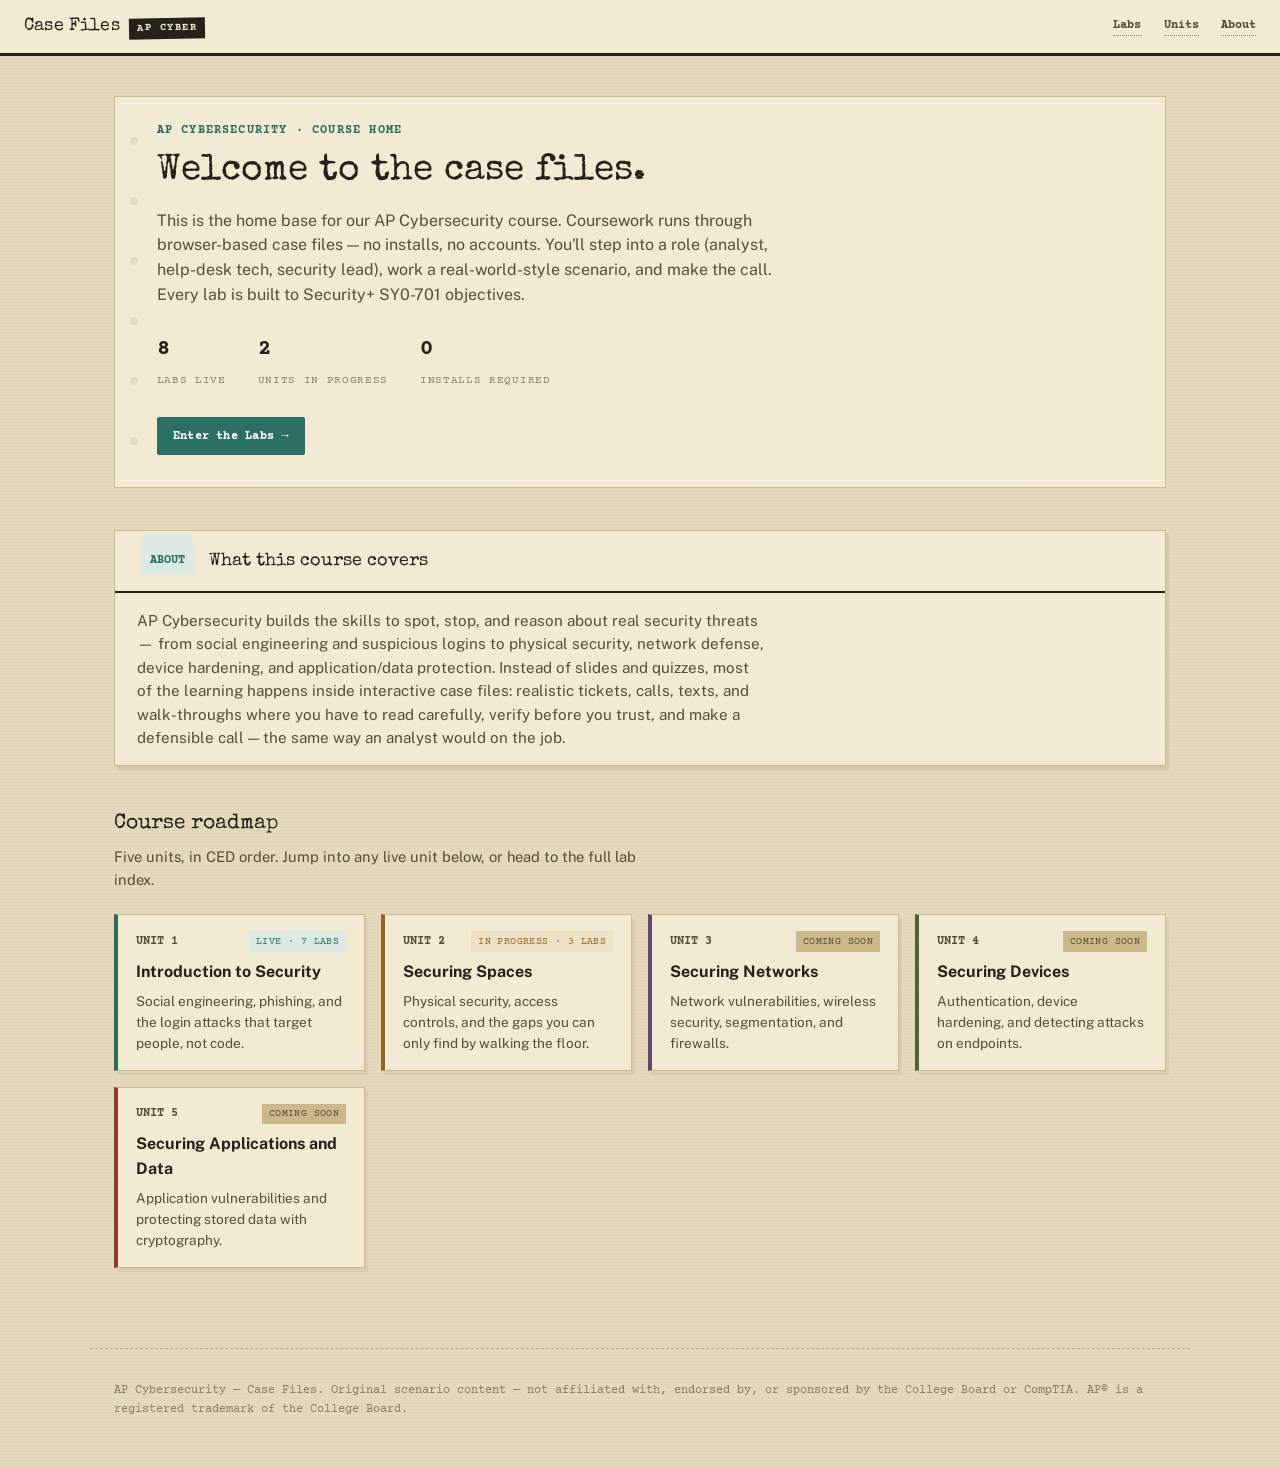
==== index.html @ e0f42649 "Add AP Cybersecurity course home page" ====
<!DOCTYPE html>
<html lang="en">
<head>
<meta charset="UTF-8">
<meta name="viewport" content="width=device-width, initial-scale=1">
<title>AP Cybersecurity — Case Files</title>
<link rel="stylesheet" href="styles.css">
</head>
<body>

<div class="topbar">
  <a class="brand" href="index.html">Case Files <span class="tag">AP CYBER</span></a>
  <nav class="topnav">
    <a href="/cyber-labs/">Labs</a>
    <a href="#roadmap">Units</a>
    <a href="#about">About</a>
  </nav>
</div>

<main class="shell">

  <div class="hero">
    <p class="eyebrow">AP Cybersecurity · Course Home</p>
    <h1 class="title">Welcome to the case files.</h1>
    <p class="lede">
      This is the home base for our AP Cybersecurity course. Coursework runs through browser-based
      case files — no installs, no accounts. You'll step into a role (analyst, help-desk tech,
      security lead), work a real-world-style scenario, and make the call. Every lab is built to
      Security+ SY0-701 objectives.
    </p>
    <div class="stat-row">
      <div class="stat"><span class="n">8</span><span class="l">Labs live</span></div>
      <div class="stat"><span class="n">2</span><span class="l">Units in progress</span></div>
      <div class="stat"><span class="n">0</span><span class="l">Installs required</span></div>
    </div>
    <div class="cta-row">
      <a class="btn primary" href="/cyber-labs/">Enter the Labs →</a>
    </div>
  </div>

  <section id="about" class="unit cyan">
    <div class="unit-head">
      <span class="unit-tab u-cyan">ABOUT</span>
      <h2>What this course covers</h2>
    </div>
    <div class="topic">
      <p class="about-text">
        AP Cybersecurity builds the skills to spot, stop, and reason about real security threats —
        from social engineering and suspicious logins to physical security, network defense, device
        hardening, and application/data protection. Instead of slides and quizzes, most of the
        learning happens inside interactive case files: realistic tickets, calls, texts, and
        walk-throughs where you have to read carefully, verify before you trust, and make a
        defensible call — the same way an analyst would on the job.
      </p>
    </div>
  </section>

  <section id="roadmap">
    <div class="section-head">
      <h2>Course roadmap</h2>
      <p>Five units, in CED order. Jump into any live unit below, or head to the full lab index.</p>
    </div>
    <div class="roadmap-grid">
      <a class="roadmap-card cyan" href="/cyber-labs/#unit-1">
        <div class="r-head"><span class="r-num">UNIT 1</span><span class="r-status status-live">Live · 7 labs</span></div>
        <h3>Introduction to Security</h3>
        <p>Social engineering, phishing, and the login attacks that target people, not code.</p>
      </a>
      <a class="roadmap-card amber" href="/cyber-labs/#unit-2">
        <div class="r-head"><span class="r-num">UNIT 2</span><span class="r-status status-progress">In progress · 3 labs</span></div>
        <h3>Securing Spaces</h3>
        <p>Physical security, access controls, and the gaps you can only find by walking the floor.</p>
      </a>
      <a class="roadmap-card violet" href="/cyber-labs/#unit-3">
        <div class="r-head"><span class="r-num">UNIT 3</span><span class="r-status status-soon">Coming soon</span></div>
        <h3>Securing Networks</h3>
        <p>Network vulnerabilities, wireless security, segmentation, and firewalls.</p>
      </a>
      <a class="roadmap-card green" href="/cyber-labs/#unit-4">
        <div class="r-head"><span class="r-num">UNIT 4</span><span class="r-status status-soon">Coming soon</span></div>
        <h3>Securing Devices</h3>
        <p>Authentication, device hardening, and detecting attacks on endpoints.</p>
      </a>
      <a class="roadmap-card red" href="/cyber-labs/#unit-5">
        <div class="r-head"><span class="r-num">UNIT 5</span><span class="r-status status-soon">Coming soon</span></div>
        <h3>Securing Applications and Data</h3>
        <p>Application vulnerabilities and protecting stored data with cryptography.</p>
      </a>
    </div>
  </section>

</main>

<footer class="site-foot">
  AP Cybersecurity — Case Files. Original scenario content — not affiliated with, endorsed by, or
  sponsored by the College Board or CompTIA. AP® is a registered trademark of the College Board.
</footer>

</body>
</html>
---- styles.css ----
/* ================================================================
   AP Cybersecurity — Field Case File design system
   A working investigator's dossier: kraft folders, index cards,
   typewritten stamps. Deliberately not a dark dev-console.
   ================================================================ */

@import url('https://fonts.googleapis.com/css2?family=Special+Elite&family=Courier+Prime:wght@400;700&family=Public+Sans:wght@400;500;600;700&display=swap');

:root {
  --paper-bg:   #E4D9BC;  /* kraft envelope — page background */
  --paper-card: #F2EAD3;  /* manila index card / folder front */
  --paper-dark: #CBB98C;  /* darker kraft — tabs, shadows, hairlines */
  --ink:        #26221A;  /* near-black warm ink — primary text */
  --ink-soft:   #574E38;  /* secondary ink */
  --ink-faint:  #8A7D5C;  /* tertiary / placeholder ink */
  --line:       #BBA97C;  /* rule lines on paper */

  --scanner-bg: #171712;  /* the one dark surface: forensic readout strip */
  --scanner-ink:#CFE3D2;
  --scanner-mono:#8FE0AE;

  --teal:       #2B6E63;  /* verified / correct / primary accent */
  --teal-wash:  #DCEAE3;
  --ochre:      #96631E;  /* unit 2 tag / caution */
  --ochre-wash: #EFE1C6;
  --plum:       #5B4A6E;  /* unit 3 tag */
  --plum-wash:  #E4DEEA;
  --moss:       #55642F;  /* unit 4 tag */
  --moss-wash:  #E4E8D6;
  --brick:      #8C3B2E;  /* unit 5 tag / incorrect */
  --brick-wash: #F1DCD6;

  --display: 'Special Elite', cursive;   /* typewriter — headlines & stamps only */
  --body: 'Public Sans', sans-serif;
  --mono: 'Courier Prime', monospace;    /* case numbers, data, timestamps */

  /* Legacy aliases: earlier labs reference these names directly in their
     own <style> blocks. Keeping them mapped to the new palette means those
     labs don't need individual edits every time the palette changes. */
  --cyan: var(--teal);
  --cyan-dim: var(--teal-wash);
  --amber: var(--ochre);
  --amber-dim: var(--ochre-wash);
  --violet: var(--plum);
  --violet-dim: var(--plum-wash);
  --green: var(--teal);      /* "correct" badges reuse the teal accent, not unit-4's moss */
  --green-dim: var(--teal-wash);
  --red: var(--brick);
  --red-dim: var(--brick-wash);

  /* More legacy aliases — text-color names from an earlier draft, still
     referenced directly inside individual lab pages' own <style> blocks. */
  --text-dim: var(--ink-soft);
  --text-on-paper: var(--ink);
  --text-on-paper-dim: var(--ink-soft);

  --radius: 3px;   /* paper doesn't round much */
  --radius-lg: 4px;
}

* { box-sizing: border-box; }
html { scroll-behavior: smooth; }

body {
  margin: 0;
  background:
    repeating-linear-gradient(0deg, rgba(0,0,0,0.015) 0px, rgba(0,0,0,0.015) 1px, transparent 1px, transparent 3px),
    var(--paper-bg);
  color: var(--ink);
  font-family: var(--body);
  line-height: 1.55;
  -webkit-font-smoothing: antialiased;
}

a { color: inherit; }
::selection { background: var(--teal); color: #fff; }

/* ---------- Top bar: looks like a folder spine label ---------- */
.topbar {
  display: flex;
  align-items: center;
  justify-content: space-between;
  gap: 1rem;
  padding: 0.75rem 1.5rem;
  border-bottom: 3px solid var(--ink);
  background: var(--paper-card);
  position: sticky;
  top: 0;
  z-index: 20;
}

.brand {
  display: flex;
  align-items: baseline;
  gap: 0.6rem;
  font-family: var(--display);
  font-weight: 400;
  font-size: 1.15rem;
  letter-spacing: 0.01em;
  text-decoration: none;
  color: var(--ink);
}

.brand .tag {
  font-family: var(--mono);
  font-size: 0.66rem;
  font-weight: 700;
  color: var(--paper-card);
  background: var(--ink);
  padding: 0.15rem 0.5rem;
  letter-spacing: 0.05em;
  transform: rotate(-1deg);
  display: inline-block;
}

.topnav {
  display: flex;
  gap: 1.4rem;
  font-family: var(--mono);
  font-size: 0.78rem;
  font-weight: 700;
  color: var(--ink-soft);
}
.topnav a { text-decoration: none; border-bottom: 1px dotted var(--ink-faint); }
.topnav a:hover { color: var(--teal); border-color: var(--teal); }

/* ---------- Layout shells ---------- */
.shell { max-width: 1100px; margin: 0 auto; padding: 2.5rem 1.5rem 5rem; }

.hero {
  padding: 1.6rem 1.8rem 2rem;
  margin-bottom: 2.6rem;
  background: var(--paper-card);
  border: 1px solid var(--paper-dark);
  position: relative;
}
.hero::before {
  content: "";
  position: absolute; left: 14px; top: 14px; bottom: 14px; width: 10px;
  background-image:
    radial-gradient(circle, var(--paper-bg) 4px, transparent 4.5px);
  background-size: 10px 60px;
  background-repeat: repeat-y;
  opacity: 0.9;
}
.hero { padding-left: 2.6rem; }

.eyebrow {
  font-family: var(--mono);
  font-size: 0.74rem;
  font-weight: 700;
  letter-spacing: 0.1em;
  text-transform: uppercase;
  color: var(--teal);
  margin: 0 0 0.6rem;
}

h1.title {
  font-family: var(--display);
  font-weight: 400;
  font-size: clamp(1.6rem, 3.2vw, 2.3rem);
  line-height: 1.2;
  margin: 0 0 0.9rem;
  color: var(--ink);
}

.lede {
  max-width: 64ch;
  color: var(--ink-soft);
  font-size: 1rem;
  margin: 0;
}

.stat-row { display: flex; gap: 2rem; margin-top: 1.5rem; flex-wrap: wrap; }
.stat { font-family: var(--mono); }
.stat .n { display: block; font-size: 1.4rem; font-weight: 700; color: var(--ink); }
.stat .l { font-size: 0.7rem; color: var(--ink-faint); text-transform: uppercase; letter-spacing: 0.06em; }

/* ---------- Unit blocks: manila folders with a die-cut tab ---------- */
.unit {
  margin-bottom: 2.6rem;
  position: relative;
  background: var(--paper-card);
  border: 1px solid var(--paper-dark);
  box-shadow: 3px 4px 0 rgba(38,34,26,0.08);
}

.unit-head {
  display: flex;
  align-items: center;
  gap: 0.9rem;
  padding: 1rem 1.3rem 1rem 1.6rem;
  border-bottom: 2px solid var(--ink);
  position: relative;
}

.unit-tab {
  font-family: var(--mono);
  font-weight: 700;
  font-size: 0.76rem;
  padding: 0.25rem 0.6rem;
  border-radius: 2px;
  white-space: nowrap;
  position: relative;
  top: -1px;
}
.unit-tab::before {
  content: "";
  position: absolute;
  left: 0; right: 0; top: -0.9rem;
  height: 0.9rem;
  background: inherit;
  clip-path: polygon(8% 0, 92% 0, 100% 100%, 0% 100%);
}

.unit-head h2 {
  font-family: var(--display);
  font-weight: 400;
  font-size: 1.15rem;
  margin: 0;
  color: var(--ink);
  flex: 1;
}

.unit-count { font-family: var(--mono); font-size: 0.72rem; color: var(--ink-faint); }

.topic { padding: 0.95rem 1.4rem; border-bottom: 1px dashed var(--line); }
.topic:last-child { border-bottom: none; }

.topic-head {
  display: flex;
  align-items: baseline;
  gap: 0.6rem;
  margin-bottom: 0.6rem;
  font-family: var(--mono);
  font-size: 0.8rem;
  color: var(--ink-soft);
}
.topic-head .num { color: var(--ink); font-weight: 700; }
.topic-head .name { color: var(--ink); }
.topic.empty .topic-head { opacity: 0.55; }
.soon { font-style: italic; color: var(--ink-faint); font-size: 0.82rem; padding-left: 0.2rem; }

.lab-list { list-style: none; margin: 0; padding: 0; display: grid; gap: 0.6rem; }

.lab-card {
  display: flex;
  align-items: center;
  gap: 0.9rem;
  padding: 0.8rem 1rem;
  border: 1px solid var(--paper-dark);
  border-left-width: 4px;
  text-decoration: none;
  background: var(--paper-bg);
  transition: transform 0.12s ease;
  position: relative;
}
.lab-card:hover { transform: translateX(3px) rotate(-0.15deg); }

.lab-card .lab-name { font-weight: 600; color: var(--ink); font-size: 0.95rem; flex: 1; font-family: var(--body); }
.lab-card .lab-obj { font-family: var(--mono); font-size: 0.68rem; color: var(--ink-soft); white-space: nowrap; }
.lab-card .arrow { color: var(--ink-faint); font-family: var(--mono); }

.u-teal  { color: var(--teal);  background: var(--teal-wash); }
.u-ochre { color: var(--ochre); background: var(--ochre-wash); }
.u-plum  { color: var(--plum);  background: var(--plum-wash); }
.u-moss  { color: var(--moss);  background: var(--moss-wash); }
.u-brick { color: var(--brick); background: var(--brick-wash); }
.u-cyan   { color: var(--teal);  background: var(--teal-wash); }
.u-amber  { color: var(--ochre); background: var(--ochre-wash); }
.u-violet { color: var(--plum);  background: var(--plum-wash); }
.u-green  { color: var(--moss);  background: var(--moss-wash); }
.u-red    { color: var(--brick); background: var(--brick-wash); }

.unit.cyan   .lab-card, .unit.teal  .lab-card { border-left-color: var(--teal); }
.unit.amber  .lab-card, .unit.ochre .lab-card { border-left-color: var(--ochre); }
.unit.violet .lab-card, .unit.plum  .lab-card { border-left-color: var(--plum); }
.unit.green  .lab-card, .unit.moss  .lab-card { border-left-color: var(--moss); }
.unit.red    .lab-card, .unit.brick .lab-card { border-left-color: var(--brick); }

footer.site-foot {
  max-width: 1100px;
  margin: 0 auto;
  padding: 2rem 1.5rem 3rem;
  color: var(--ink-faint);
  font-size: 0.76rem;
  border-top: 1px dashed var(--line);
  font-family: var(--mono);
}

/* ================================================================
   LAB PAGE (case file) shared components
   ================================================================ */

.case-strip {
  display: flex;
  align-items: center;
  gap: 0.7rem;
  font-family: var(--mono);
  font-size: 0.72rem;
  font-weight: 700;
  color: var(--ink-soft);
  margin-bottom: 0.7rem;
  flex-wrap: wrap;
}
.case-strip .obj-chip {
  border: 1px solid var(--paper-dark);
  background: var(--paper-card);
  padding: 0.2rem 0.55rem;
  border-radius: 2px;
}

.case-brief {
  background: var(--paper-card);
  border: 1px solid var(--paper-dark);
  border-left: 4px solid var(--teal);
  padding: 1rem 1.2rem;
  margin: 1.3rem 0 1.8rem;
  font-size: 0.94rem;
  color: var(--ink);
  position: relative;
}
.case-brief::after {
  content: "CASE BRIEFING";
  position: absolute;
  top: -0.6rem; left: 1rem;
  background: var(--paper-bg);
  font-family: var(--mono);
  font-size: 0.62rem;
  letter-spacing: 0.1em;
  color: var(--ink-faint);
  padding: 0 0.4rem;
}
.case-brief b { color: var(--ink); }

.workspace {
  background: var(--paper-card);
  border: 1px solid var(--paper-dark);
  overflow: hidden;
  box-shadow: 4px 5px 0 rgba(38,34,26,0.08);
}

.progress-bar {
  display: flex;
  align-items: center;
  justify-content: space-between;
  gap: 1rem;
  padding: 0.9rem 1.2rem;
  border-top: 1px dashed var(--line);
  margin-top: 1.4rem;
  font-family: var(--mono);
  font-size: 0.78rem;
  color: var(--ink-soft);
  flex-wrap: wrap;
}

.progress-track {
  flex: 1;
  min-width: 160px;
  height: 8px;
  background: var(--paper-dark);
  overflow: hidden;
}
.progress-fill { height: 100%; background: var(--teal); width: 0%; transition: width 0.25s ease; }

.btn {
  font-family: var(--mono);
  font-size: 0.76rem;
  font-weight: 700;
  border: 1px solid var(--ink);
  background: var(--paper-card);
  color: var(--ink);
  padding: 0.55rem 0.95rem;
  border-radius: 2px;
  cursor: pointer;
  letter-spacing: 0.02em;
}
.btn:hover { background: var(--ink); color: var(--paper-card); }
.btn:disabled { opacity: 0.4; cursor: not-allowed; }

.btn.primary { background: var(--teal); color: #fff; border-color: var(--teal); }
.btn.primary:hover { background: #1f5850; color: #fff; }

.btn.danger:hover { background: var(--brick); border-color: var(--brick); color: #fff; }
.btn.safe:hover { background: var(--teal); border-color: var(--teal); color: #fff; }

.results-panel {
  display: none;
  background: var(--paper-card);
  border: 1px solid var(--paper-dark);
  border-top: 3px solid var(--ink);
  padding: 1.2rem 1.3rem;
  margin-top: 1rem;
}
.results-panel.show { display: block; }
.results-panel h3 { font-family: var(--display); font-weight: 400; margin: 0 0 0.8rem; color: var(--ink); font-size: 1.15rem; }
.results-panel ul { margin: 0.6rem 0 0; padding-left: 1.2rem; font-size: 0.88rem; color: var(--ink-soft); }
.results-panel li { margin-bottom: 0.4rem; }
.score-big { font-family: var(--mono); font-size: 2.1rem; font-weight: 700; color: var(--teal); }

.tag {
  font-family: var(--mono);
  font-size: 0.66rem;
  padding: 0.1rem 0.4rem;
  font-weight: 700;
  text-transform: uppercase;
  letter-spacing: 0.03em;
}
.tag.correct { background: var(--teal-wash); color: var(--teal); }
.tag.incorrect { background: var(--brick-wash); color: var(--brick); }

.back-link {
  display: inline-flex;
  align-items: center;
  gap: 0.4rem;
  font-family: var(--mono);
  font-size: 0.78rem;
  font-weight: 700;
  color: var(--ink-soft);
  text-decoration: none;
  margin-bottom: 1.2rem;
}
.back-link:hover { color: var(--teal); }

@media (max-width: 640px) {
  .topnav { display: none; }
  .stat-row { gap: 1.2rem; }
  .hero::before { display: none; }
  .hero { padding-left: 1.8rem; }
}

/* ================================================================
   HOME / LANDING PAGE components
   ================================================================ */

.cta-row { margin-top: 1.6rem; }
.cta-row .btn { text-decoration: none; display: inline-block; }

.about-text { margin: 0; color: var(--ink-soft); font-size: 0.95rem; max-width: 70ch; }

.section-head { margin: 2.6rem 0 0; }
.section-head h2 { font-family: var(--display); font-weight: 400; font-size: 1.3rem; margin: 0 0 0.4rem; color: var(--ink); }
.section-head p { margin: 0; color: var(--ink-soft); font-size: 0.92rem; max-width: 60ch; }

.roadmap-grid {
  display: grid;
  grid-template-columns: repeat(auto-fit, minmax(220px, 1fr));
  gap: 1rem;
  margin-top: 1.4rem;
}

.roadmap-card {
  display: block;
  padding: 1rem 1.1rem;
  background: var(--paper-card);
  border: 1px solid var(--paper-dark);
  border-left-width: 4px;
  text-decoration: none;
  color: inherit;
  box-shadow: 3px 4px 0 rgba(38,34,26,0.06);
  transition: transform 0.12s ease;
}
.roadmap-card:hover { transform: translateX(3px) rotate(-0.15deg); }

.roadmap-card .r-head {
  display: flex;
  align-items: center;
  justify-content: space-between;
  gap: 0.6rem;
  margin-bottom: 0.5rem;
}
.roadmap-card .r-num { font-family: var(--mono); font-size: 0.72rem; font-weight: 700; color: var(--ink-soft); }
.roadmap-card .r-status {
  font-family: var(--mono);
  font-size: 0.62rem;
  text-transform: uppercase;
  letter-spacing: 0.04em;
  padding: 0.15rem 0.45rem;
  white-space: nowrap;
}
.roadmap-card h3 { font-family: var(--body); font-size: 1rem; font-weight: 700; margin: 0 0 0.4rem; color: var(--ink); }
.roadmap-card p { margin: 0; font-size: 0.85rem; color: var(--ink-soft); }

.roadmap-card.cyan   { border-left-color: var(--teal); }
.roadmap-card.amber  { border-left-color: var(--ochre); }
.roadmap-card.violet { border-left-color: var(--plum); }
.roadmap-card.green  { border-left-color: var(--moss); }
.roadmap-card.red    { border-left-color: var(--brick); }

.status-live     { background: var(--teal-wash);  color: var(--teal); }
.status-progress { background: var(--ochre-wash); color: var(--ochre); }
.status-soon     { background: var(--paper-dark); color: var(--ink-soft); }
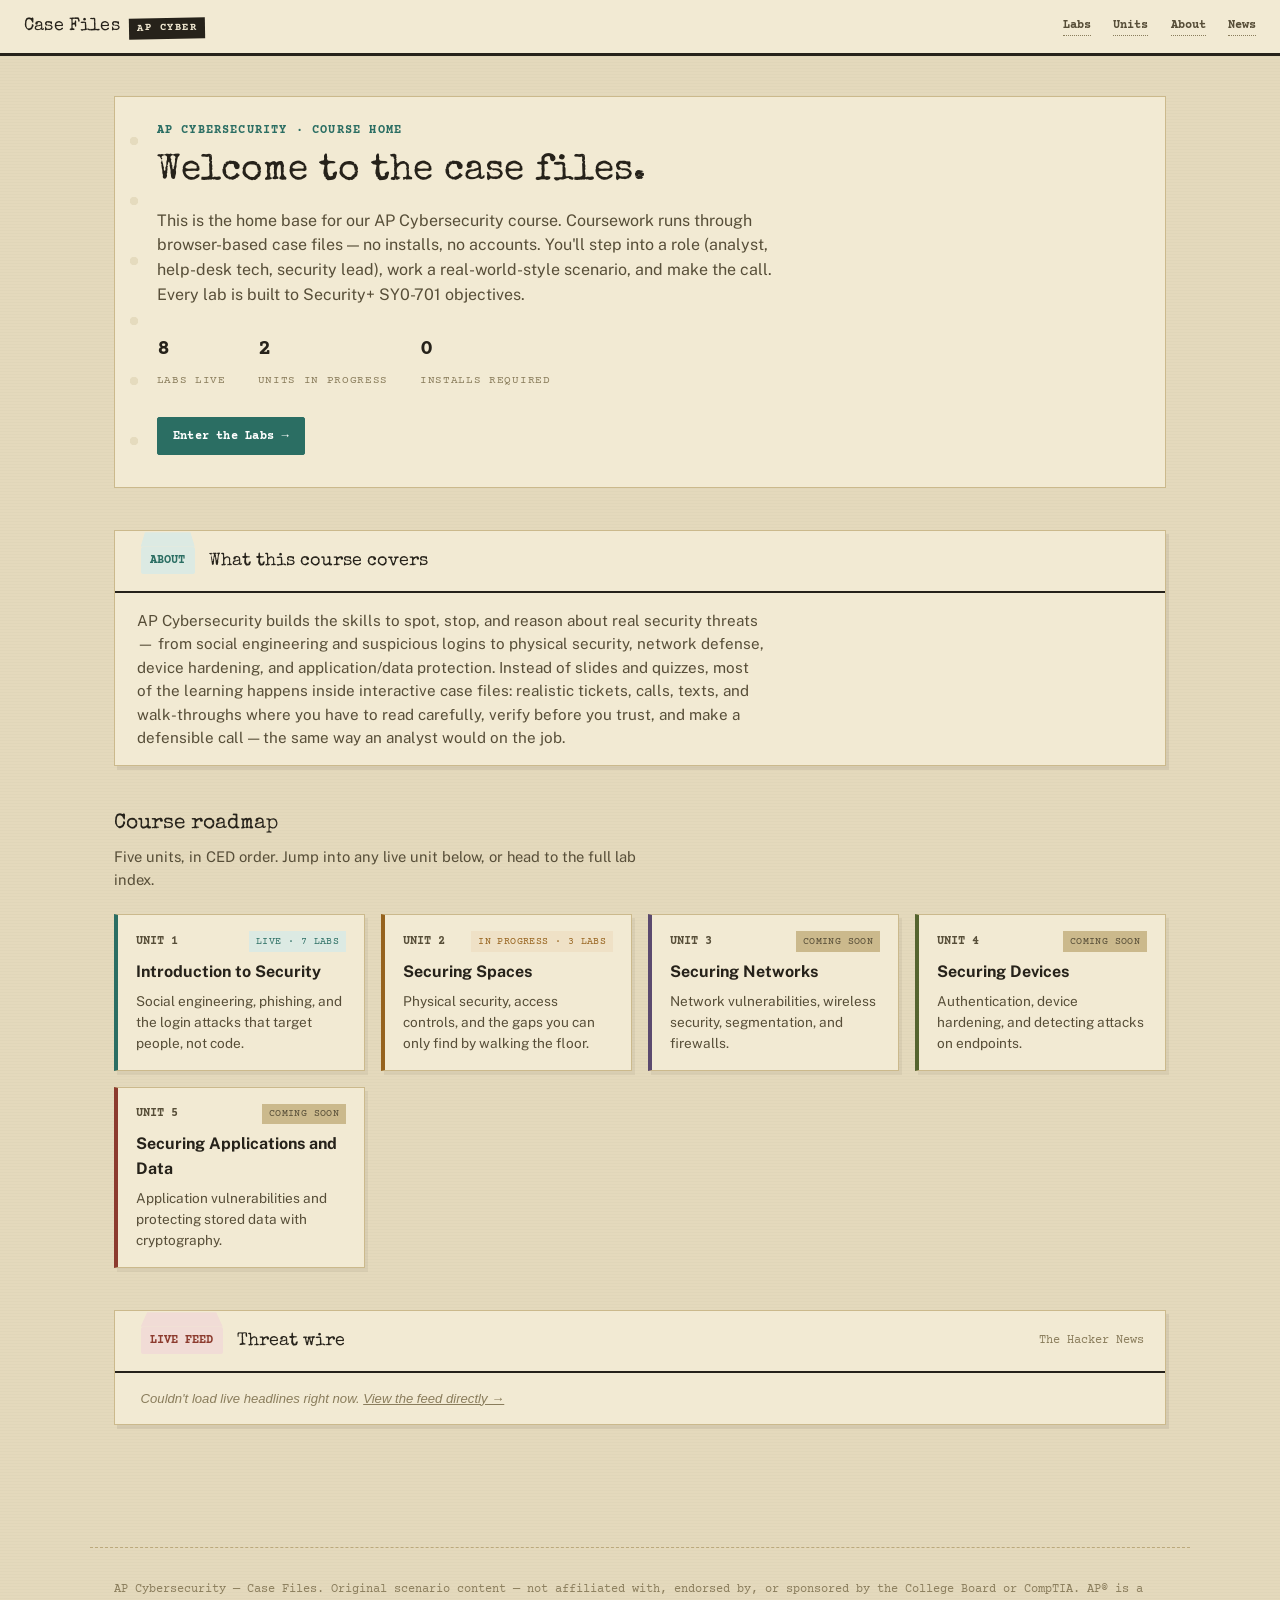
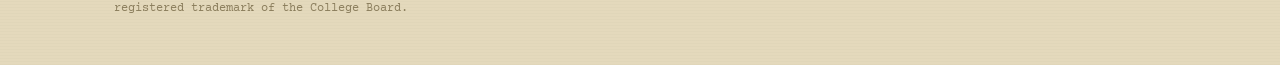
==== commit b700221d: "Add live news feed section for Threat Wire" ====
--- a/index.html
+++ b/index.html
@@ -14,6 +14,7 @@
     <a href="/cyber-labs/">Labs</a>
     <a href="#roadmap">Units</a>
     <a href="#about">About</a>
+    <a href="#threat-wire">News</a>
   </nav>
 </div>
 
@@ -89,6 +90,19 @@
     </div>
   </section>
 
+  <section id="threat-wire" class="unit red">
+    <div class="unit-head">
+      <span class="unit-tab u-red">LIVE FEED</span>
+      <h2>Threat wire</h2>
+      <span class="unit-count">The Hacker News</span>
+    </div>
+    <div class="topic">
+      <ul id="rss-feed" class="lab-list">
+        <li class="soon">Loading latest headlines…</li>
+      </ul>
+    </div>
+  </section>
+
 </main>
 
 <footer class="site-foot">
@@ -96,5 +110,58 @@
   sponsored by the College Board or CompTIA. AP® is a registered trademark of the College Board.
 </footer>
 
+
+<script>
+(function () {
+  const FEED_URL = 'https://feeds.feedburner.com/TheHackersNews';
+  const API_URL = 'https://api.rss2json.com/v1/api.json?rss_url=' + encodeURIComponent(FEED_URL);
+  const MAX_ITEMS = 6;
+  const list = document.getElementById('rss-feed');
+
+  fetch(API_URL)
+    .then(function (res) {
+      if (!res.ok) throw new Error('Bad response: ' + res.status);
+      return res.json();
+    })
+    .then(function (data) {
+      if (data.status !== 'ok' || !data.items || !data.items.length) {
+        throw new Error('Feed returned no items');
+      }
+      list.innerHTML = '';
+      data.items.slice(0, MAX_ITEMS).forEach(function (item) {
+        const li = document.createElement('li');
+        li.className = 'lab-card';
+
+        const nameSpan = document.createElement('span');
+        nameSpan.className = 'lab-name';
+        const link = document.createElement('a');
+        link.textContent = item.title || 'Untitled';
+        if (/^https?:\/\//i.test(item.link || '')) {
+          link.href = item.link;
+          link.target = '_blank';
+          link.rel = 'noopener noreferrer';
+        }
+        nameSpan.appendChild(link);
+
+        const dateSpan = document.createElement('span');
+        dateSpan.className = 'lab-obj';
+        dateSpan.textContent = item.pubDate
+          ? new Date(item.pubDate).toLocaleDateString(undefined, { month: 'short', day: 'numeric' })
+          : '';
+
+        li.appendChild(nameSpan);
+        li.appendChild(dateSpan);
+        list.appendChild(li);
+      });
+    })
+    .catch(function (err) {
+      list.innerHTML =
+        '<li class="soon">Couldn\'t load live headlines right now. ' +
+        '<a href="' + FEED_URL + '" target="_blank" rel="noopener noreferrer">View the feed directly →</a></li>';
+      console.error('RSS feed error:', err);
+    });
+})();
+</script>
+
 </body>
 </html>
--- a/styles.css
+++ b/styles.css
@@ -490,3 +490,5 @@
 .status-live     { background: var(--teal-wash);  color: var(--teal); }
 .status-progress { background: var(--ochre-wash); color: var(--ochre); }
 .status-soon     { background: var(--paper-dark); color: var(--ink-soft); }
+
+#threat-wire { margin-top: 2.6rem; }
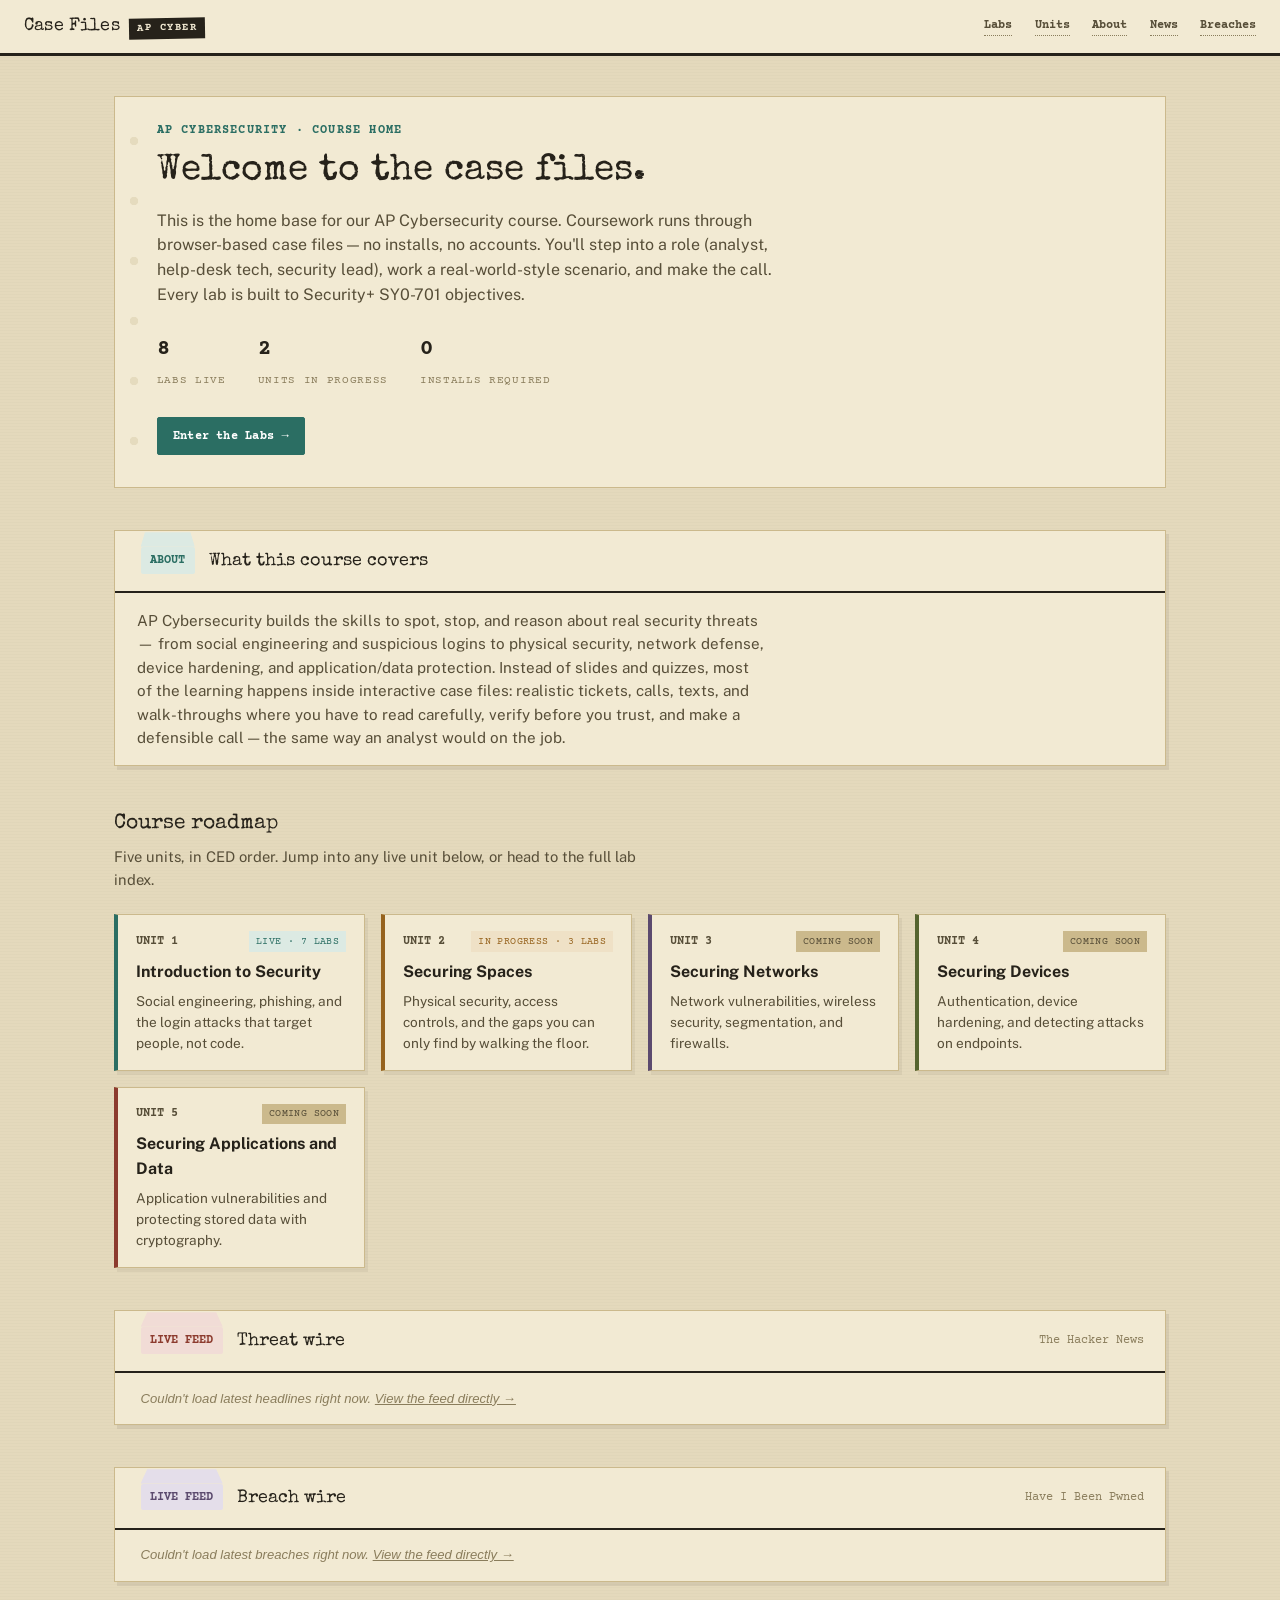
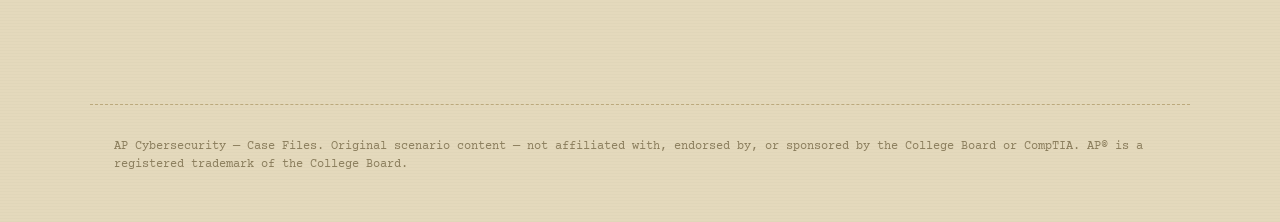
==== commit c02dd323: "Added haveibeenpwned feed to home page" ====
--- a/index.html
+++ b/index.html
@@ -15,6 +15,7 @@
     <a href="#roadmap">Units</a>
     <a href="#about">About</a>
     <a href="#threat-wire">News</a>
+    <a href="#breach-wire">Breaches</a>
   </nav>
 </div>
 
@@ -97,8 +98,21 @@
       <span class="unit-count">The Hacker News</span>
     </div>
     <div class="topic">
-      <ul id="rss-feed" class="lab-list">
+      <ul id="rss-feed-hackernews" class="lab-list">
         <li class="soon">Loading latest headlines…</li>
+      </ul>
+    </div>
+  </section>
+
+  <section id="breach-wire" class="unit violet">
+    <div class="unit-head">
+      <span class="unit-tab u-violet">LIVE FEED</span>
+      <h2>Breach wire</h2>
+      <span class="unit-count">Have I Been Pwned</span>
+    </div>
+    <div class="topic">
+      <ul id="rss-feed-hibp" class="lab-list">
+        <li class="soon">Loading latest breaches…</li>
       </ul>
     </div>
   </section>
@@ -113,53 +127,62 @@
 
 <script>
 (function () {
-  const FEED_URL = 'https://feeds.feedburner.com/TheHackersNews';
-  const API_URL = 'https://api.rss2json.com/v1/api.json?rss_url=' + encodeURIComponent(FEED_URL);
   const MAX_ITEMS = 6;
-  const list = document.getElementById('rss-feed');
+  const FEEDS = [
+    { url: 'https://feeds.feedburner.com/TheHackersNews', listId: 'rss-feed-hackernews', emptyText: 'headlines' },
+    { url: 'https://haveibeenpwned.com/feed/breaches/', listId: 'rss-feed-hibp', emptyText: 'breaches' }
+  ];
 
-  fetch(API_URL)
-    .then(function (res) {
-      if (!res.ok) throw new Error('Bad response: ' + res.status);
-      return res.json();
-    })
-    .then(function (data) {
-      if (data.status !== 'ok' || !data.items || !data.items.length) {
-        throw new Error('Feed returned no items');
-      }
-      list.innerHTML = '';
-      data.items.slice(0, MAX_ITEMS).forEach(function (item) {
-        const li = document.createElement('li');
-        li.className = 'lab-card';
+  function loadFeed(feed) {
+    const list = document.getElementById(feed.listId);
+    if (!list) return;
+    const apiUrl = 'https://api.rss2json.com/v1/api.json?rss_url=' + encodeURIComponent(feed.url);
 
-        const nameSpan = document.createElement('span');
-        nameSpan.className = 'lab-name';
-        const link = document.createElement('a');
-        link.textContent = item.title || 'Untitled';
-        if (/^https?:\/\//i.test(item.link || '')) {
-          link.href = item.link;
-          link.target = '_blank';
-          link.rel = 'noopener noreferrer';
+    fetch(apiUrl)
+      .then(function (res) {
+        if (!res.ok) throw new Error('Bad response: ' + res.status);
+        return res.json();
+      })
+      .then(function (data) {
+        if (data.status !== 'ok' || !data.items || !data.items.length) {
+          throw new Error('Feed returned no items');
         }
-        nameSpan.appendChild(link);
+        list.innerHTML = '';
+        data.items.slice(0, MAX_ITEMS).forEach(function (item) {
+          const li = document.createElement('li');
+          li.className = 'lab-card';
 
-        const dateSpan = document.createElement('span');
-        dateSpan.className = 'lab-obj';
-        dateSpan.textContent = item.pubDate
-          ? new Date(item.pubDate).toLocaleDateString(undefined, { month: 'short', day: 'numeric' })
-          : '';
+          const nameSpan = document.createElement('span');
+          nameSpan.className = 'lab-name';
+          const link = document.createElement('a');
+          link.textContent = item.title || 'Untitled';
+          if (/^https?:\/\//i.test(item.link || '')) {
+            link.href = item.link;
+            link.target = '_blank';
+            link.rel = 'noopener noreferrer';
+          }
+          nameSpan.appendChild(link);
 
-        li.appendChild(nameSpan);
-        li.appendChild(dateSpan);
-        list.appendChild(li);
+          const dateSpan = document.createElement('span');
+          dateSpan.className = 'lab-obj';
+          dateSpan.textContent = item.pubDate
+            ? new Date(item.pubDate).toLocaleDateString(undefined, { month: 'short', day: 'numeric' })
+            : '';
+
+          li.appendChild(nameSpan);
+          li.appendChild(dateSpan);
+          list.appendChild(li);
+        });
+      })
+      .catch(function (err) {
+        list.innerHTML =
+          '<li class="soon">Couldn\'t load latest ' + feed.emptyText + ' right now. ' +
+          '<a href="' + feed.url + '" target="_blank" rel="noopener noreferrer">View the feed directly →</a></li>';
+        console.error('RSS feed error (' + feed.url + '):', err);
       });
-    })
-    .catch(function (err) {
-      list.innerHTML =
-        '<li class="soon">Couldn\'t load live headlines right now. ' +
-        '<a href="' + FEED_URL + '" target="_blank" rel="noopener noreferrer">View the feed directly →</a></li>';
-      console.error('RSS feed error:', err);
-    });
+  }
+
+  FEEDS.forEach(loadFeed);
 })();
 </script>
 
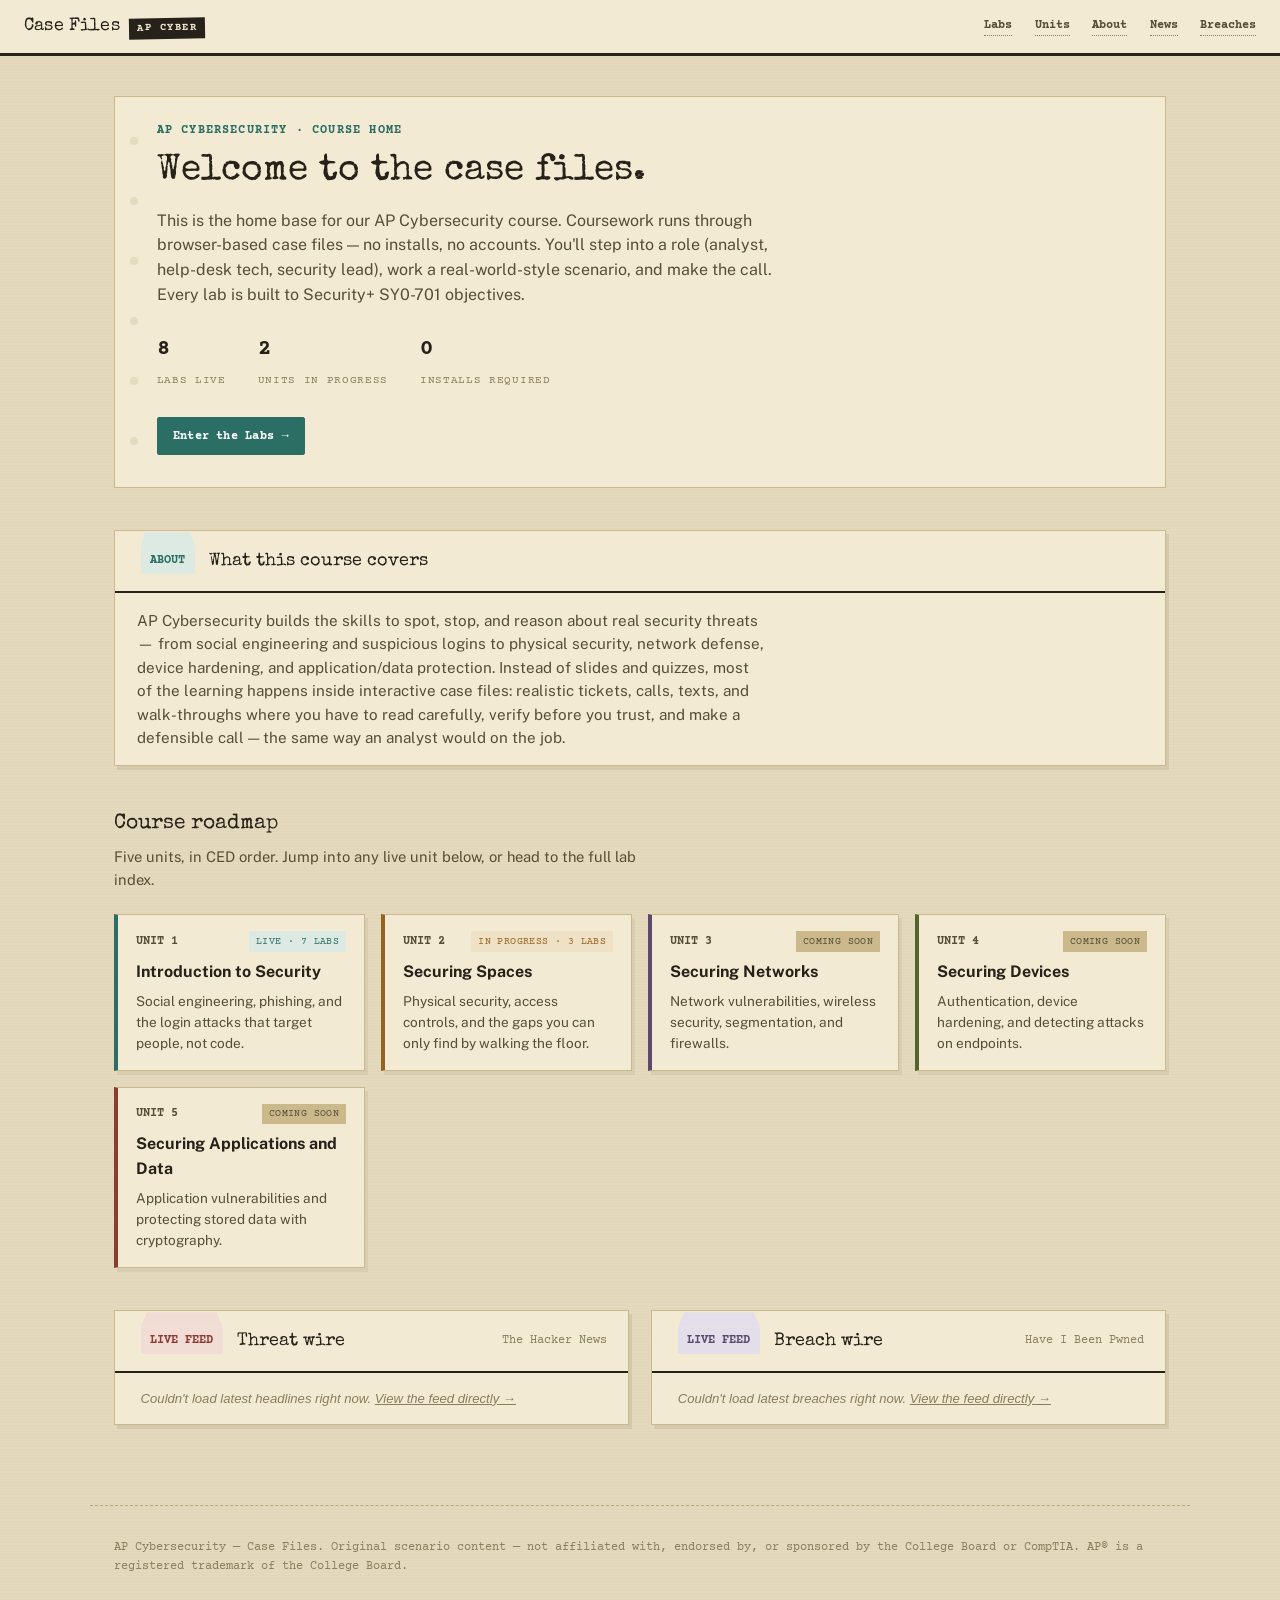
==== commit 6f2bf2ad: "two column layout for feeds" ====
--- a/index.html
+++ b/index.html
@@ -91,31 +91,33 @@
     </div>
   </section>
 
-  <section id="threat-wire" class="unit red">
-    <div class="unit-head">
-      <span class="unit-tab u-red">LIVE FEED</span>
-      <h2>Threat wire</h2>
-      <span class="unit-count">The Hacker News</span>
-    </div>
-    <div class="topic">
-      <ul id="rss-feed-hackernews" class="lab-list">
-        <li class="soon">Loading latest headlines…</li>
-      </ul>
-    </div>
-  </section>
+  <div class="feed-grid">
+    <section id="threat-wire" class="unit red">
+      <div class="unit-head">
+        <span class="unit-tab u-red">LIVE FEED</span>
+        <h2>Threat wire</h2>
+        <span class="unit-count">The Hacker News</span>
+      </div>
+      <div class="topic">
+        <ul id="rss-feed-hackernews" class="lab-list">
+          <li class="soon">Loading latest headlines…</li>
+        </ul>
+      </div>
+    </section>
 
-  <section id="breach-wire" class="unit violet">
-    <div class="unit-head">
-      <span class="unit-tab u-violet">LIVE FEED</span>
-      <h2>Breach wire</h2>
-      <span class="unit-count">Have I Been Pwned</span>
-    </div>
-    <div class="topic">
-      <ul id="rss-feed-hibp" class="lab-list">
-        <li class="soon">Loading latest breaches…</li>
-      </ul>
-    </div>
-  </section>
+    <section id="breach-wire" class="unit violet">
+      <div class="unit-head">
+        <span class="unit-tab u-violet">LIVE FEED</span>
+        <h2>Breach wire</h2>
+        <span class="unit-count">Have I Been Pwned</span>
+      </div>
+      <div class="topic">
+        <ul id="rss-feed-hibp" class="lab-list">
+          <li class="soon">Loading latest breaches…</li>
+        </ul>
+      </div>
+    </section>
+  </div>
 
 </main>
 
--- a/styles.css
+++ b/styles.css
@@ -491,4 +491,15 @@
 .status-progress { background: var(--ochre-wash); color: var(--ochre); }
 .status-soon     { background: var(--paper-dark); color: var(--ink-soft); }
 
-#threat-wire { margin-top: 2.6rem; }
+.feed-grid {
+  display: grid;
+  grid-template-columns: 1fr 1fr;
+  gap: 1.4rem;
+  margin-top: 2.6rem;
+  align-items: start;
+}
+.feed-grid .unit { margin-bottom: 0; }
+
+@media (max-width: 780px) {
+  .feed-grid { grid-template-columns: 1fr; }
+}
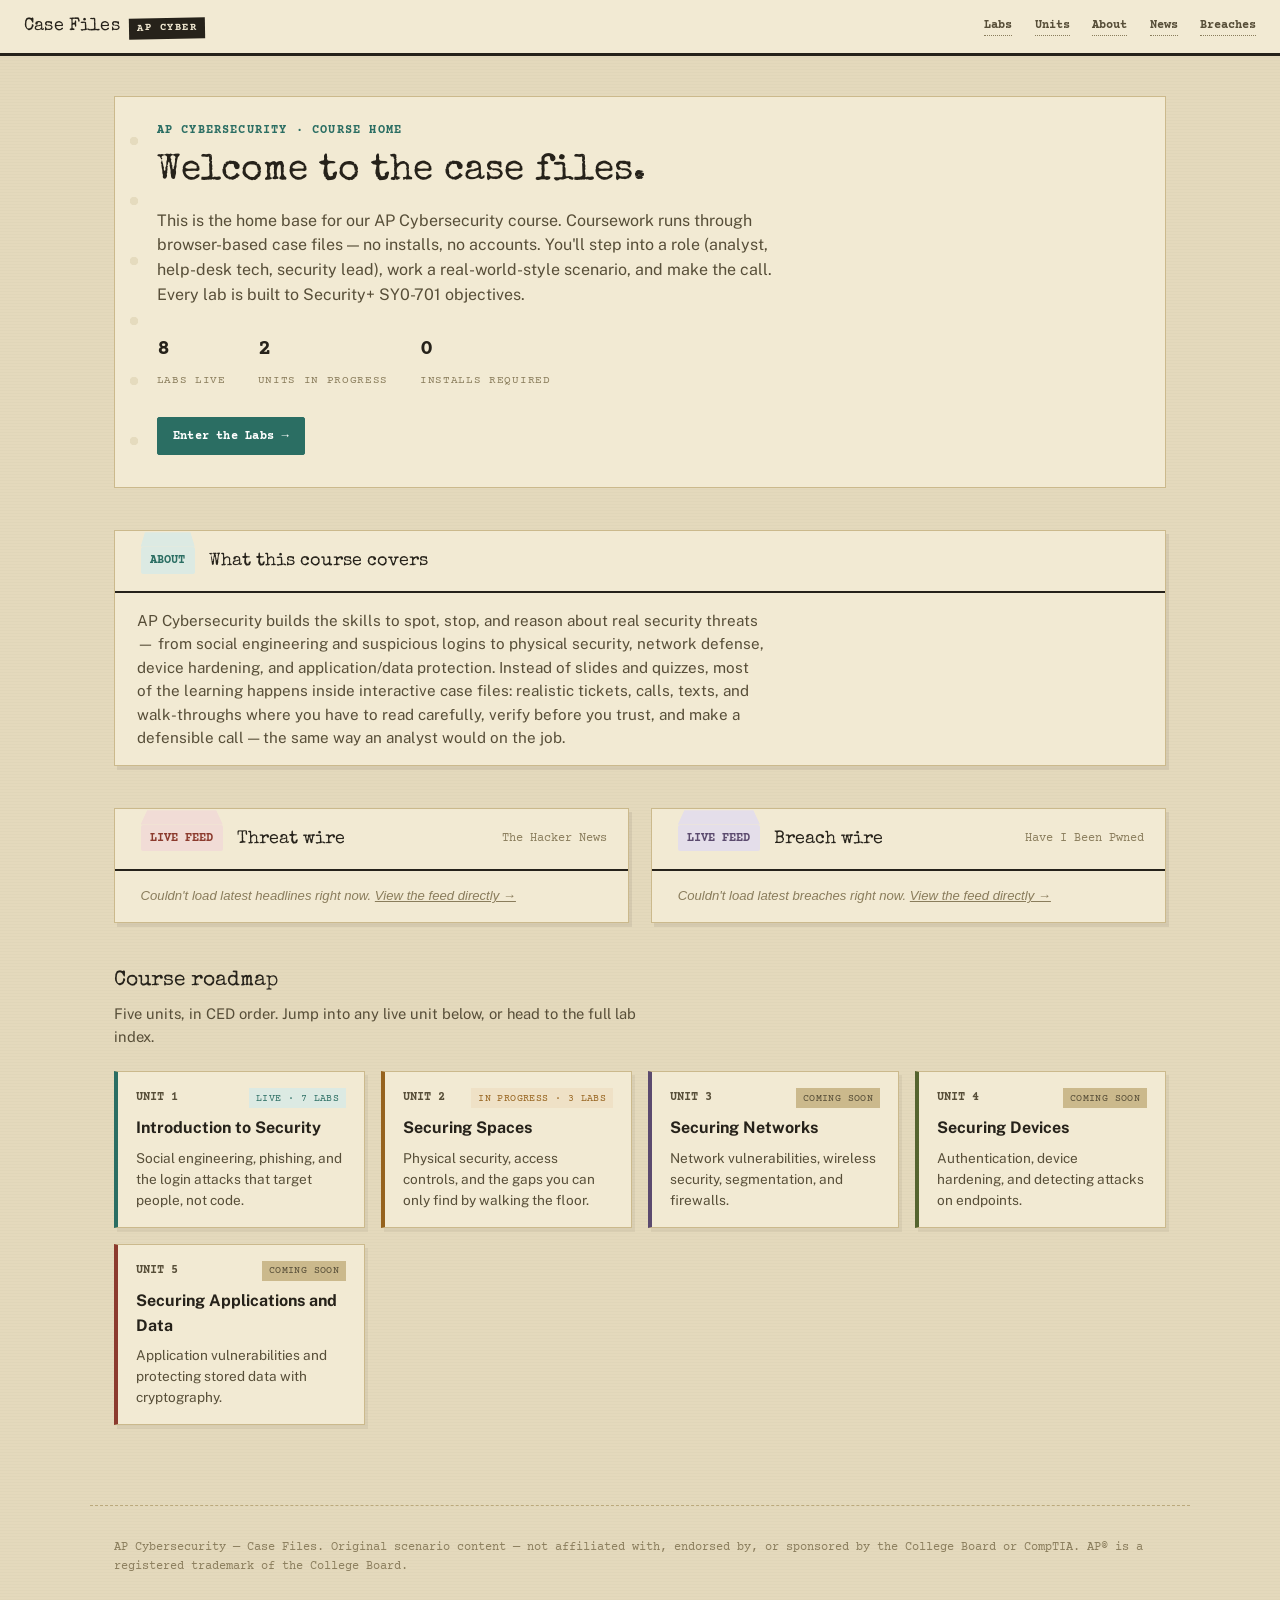
==== commit 0e6dbe57: "moved wires above course roadmap" ====
--- a/index.html
+++ b/index.html
@@ -57,6 +57,34 @@
     </div>
   </section>
 
+  <div class="feed-grid">
+    <section id="threat-wire" class="unit red">
+      <div class="unit-head">
+        <span class="unit-tab u-red">LIVE FEED</span>
+        <h2>Threat wire</h2>
+        <span class="unit-count">The Hacker News</span>
+      </div>
+      <div class="topic">
+        <ul id="rss-feed-hackernews" class="lab-list">
+          <li class="soon">Loading latest headlines…</li>
+        </ul>
+      </div>
+    </section>
+
+    <section id="breach-wire" class="unit violet">
+      <div class="unit-head">
+        <span class="unit-tab u-violet">LIVE FEED</span>
+        <h2>Breach wire</h2>
+        <span class="unit-count">Have I Been Pwned</span>
+      </div>
+      <div class="topic">
+        <ul id="rss-feed-hibp" class="lab-list">
+          <li class="soon">Loading latest breaches…</li>
+        </ul>
+      </div>
+    </section>
+  </div>
+
   <section id="roadmap">
     <div class="section-head">
       <h2>Course roadmap</h2>
@@ -90,34 +118,6 @@
       </a>
     </div>
   </section>
-
-  <div class="feed-grid">
-    <section id="threat-wire" class="unit red">
-      <div class="unit-head">
-        <span class="unit-tab u-red">LIVE FEED</span>
-        <h2>Threat wire</h2>
-        <span class="unit-count">The Hacker News</span>
-      </div>
-      <div class="topic">
-        <ul id="rss-feed-hackernews" class="lab-list">
-          <li class="soon">Loading latest headlines…</li>
-        </ul>
-      </div>
-    </section>
-
-    <section id="breach-wire" class="unit violet">
-      <div class="unit-head">
-        <span class="unit-tab u-violet">LIVE FEED</span>
-        <h2>Breach wire</h2>
-        <span class="unit-count">Have I Been Pwned</span>
-      </div>
-      <div class="topic">
-        <ul id="rss-feed-hibp" class="lab-list">
-          <li class="soon">Loading latest breaches…</li>
-        </ul>
-      </div>
-    </section>
-  </div>
 
 </main>
 
--- a/styles.css
+++ b/styles.css
@@ -495,7 +495,7 @@
   display: grid;
   grid-template-columns: 1fr 1fr;
   gap: 1.4rem;
-  margin-top: 2.6rem;
+  margin-bottom: 2.6rem;
   align-items: start;
 }
 .feed-grid .unit { margin-bottom: 0; }
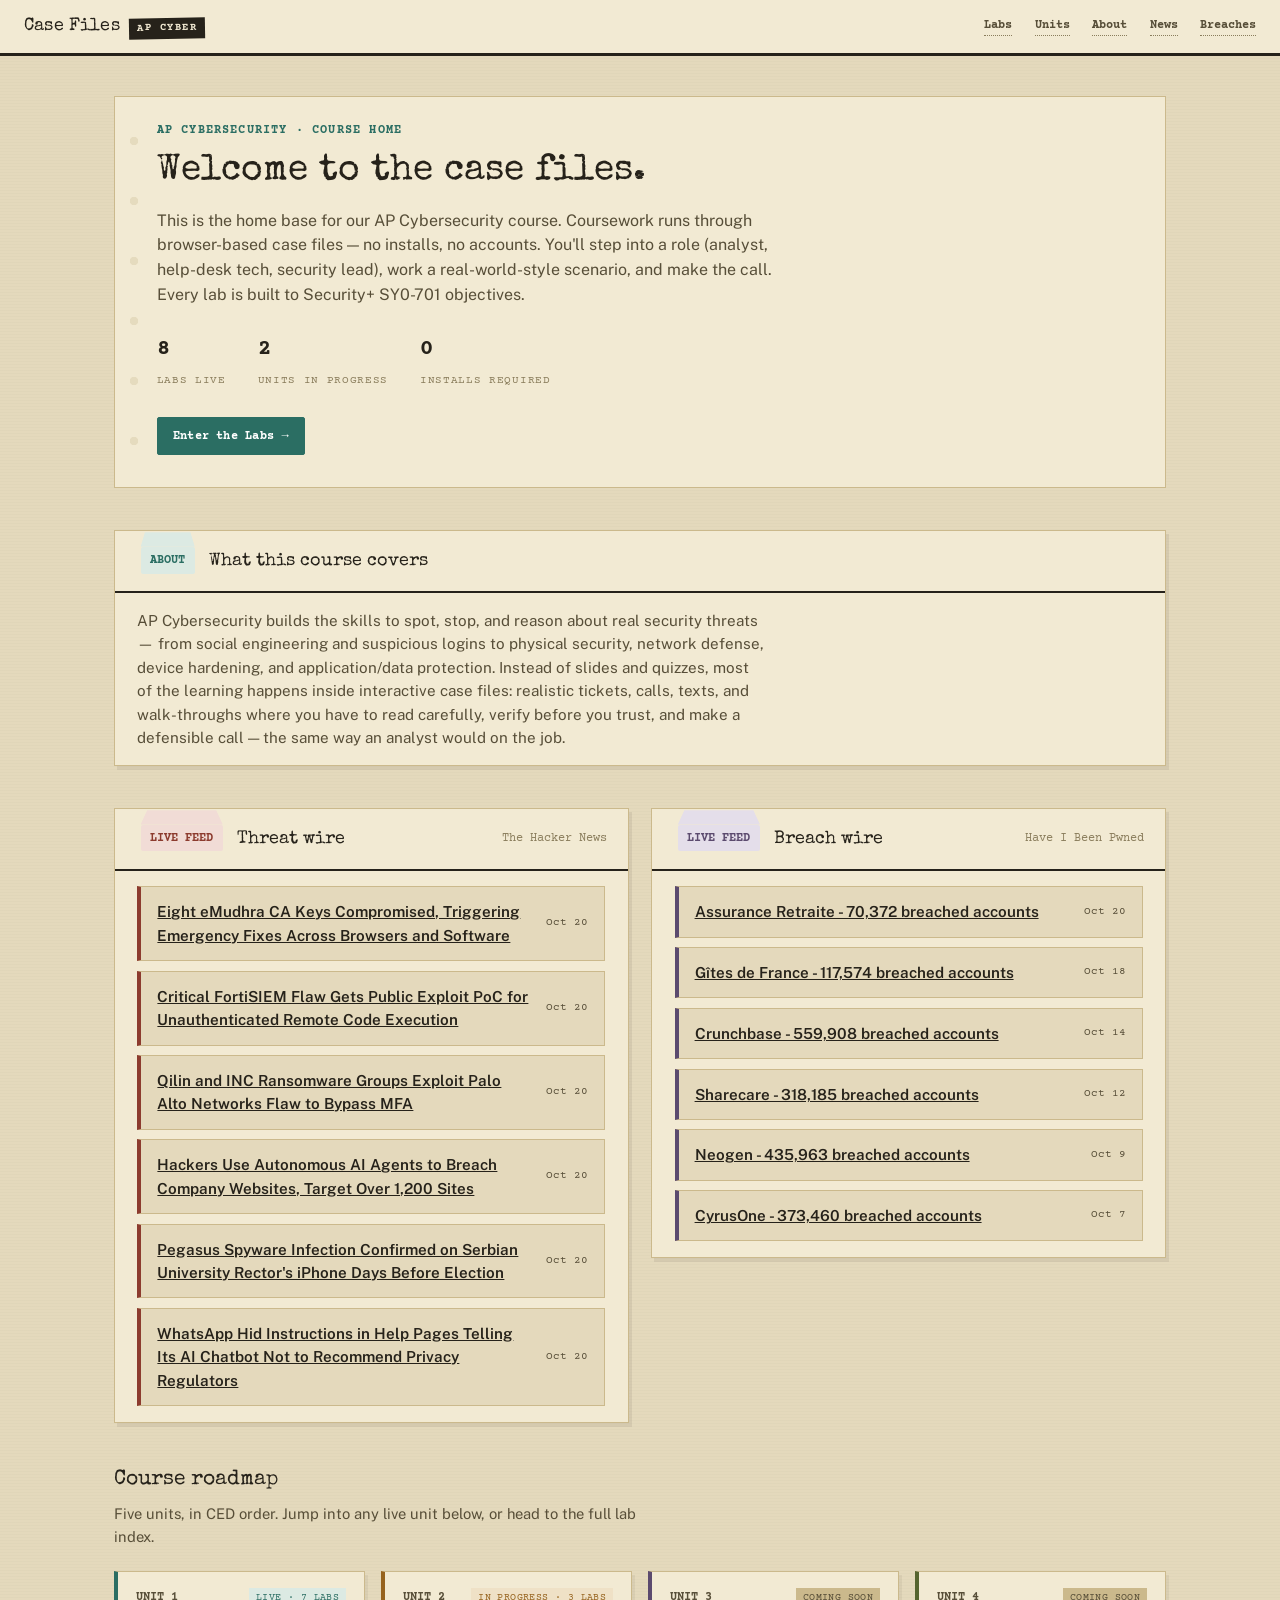
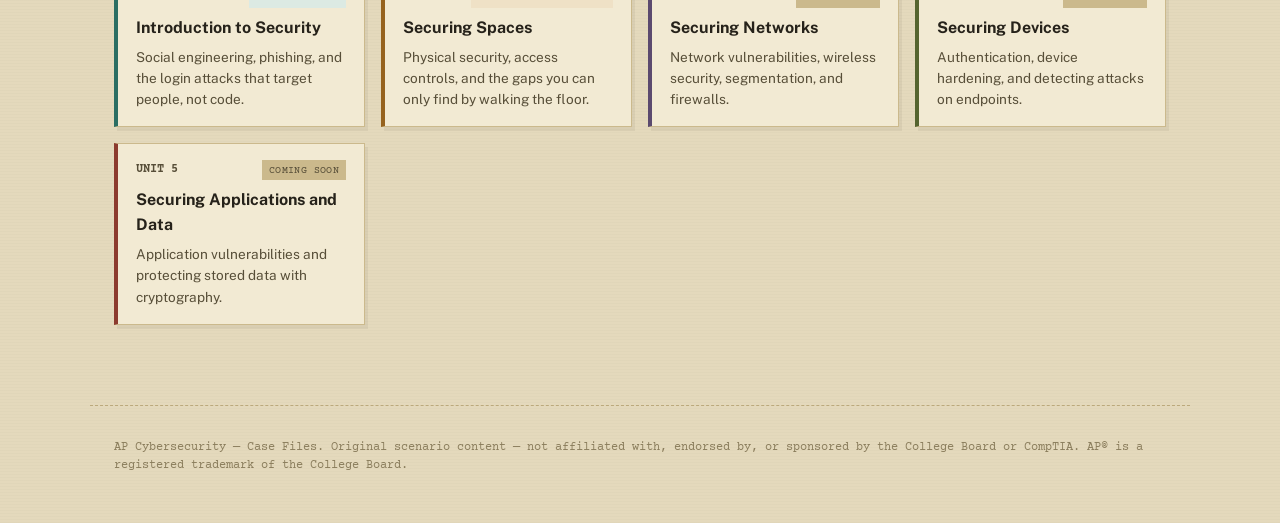
==== commit 23fa54dc: "added GitHub workflow to fix CloudFlare issue blocking RSS feeds from loading" ====
--- a/index.html
+++ b/index.html
@@ -129,28 +129,30 @@
 
 <script>
 (function () {
+  // feeds.json is refreshed by .github/workflows/update-feeds.yml
   const MAX_ITEMS = 6;
   const FEEDS = [
-    { url: 'https://feeds.feedburner.com/TheHackersNews', listId: 'rss-feed-hackernews', emptyText: 'headlines' },
-    { url: 'https://haveibeenpwned.com/feed/breaches/', listId: 'rss-feed-hibp', emptyText: 'breaches' }
+    { key: 'hackernews', url: 'https://feeds.feedburner.com/TheHackersNews', listId: 'rss-feed-hackernews', emptyText: 'headlines' },
+    { key: 'hibp', url: 'https://haveibeenpwned.com/feed/breaches/', listId: 'rss-feed-hibp', emptyText: 'breaches' }
   ];
+
+  const feedData = fetch('/feeds.json', { cache: 'no-cache' }).then(function (res) {
+    if (!res.ok) throw new Error('Bad response: ' + res.status);
+    return res.json();
+  });
 
   function loadFeed(feed) {
     const list = document.getElementById(feed.listId);
     if (!list) return;
-    const apiUrl = 'https://api.rss2json.com/v1/api.json?rss_url=' + encodeURIComponent(feed.url);
 
-    fetch(apiUrl)
-      .then(function (res) {
-        if (!res.ok) throw new Error('Bad response: ' + res.status);
-        return res.json();
-      })
+    feedData
       .then(function (data) {
-        if (data.status !== 'ok' || !data.items || !data.items.length) {
+        const entry = data.feeds && data.feeds[feed.key];
+        if (!entry || !entry.items || !entry.items.length) {
           throw new Error('Feed returned no items');
         }
         list.innerHTML = '';
-        data.items.slice(0, MAX_ITEMS).forEach(function (item) {
+        entry.items.slice(0, MAX_ITEMS).forEach(function (item) {
           const li = document.createElement('li');
           li.className = 'lab-card';
 
